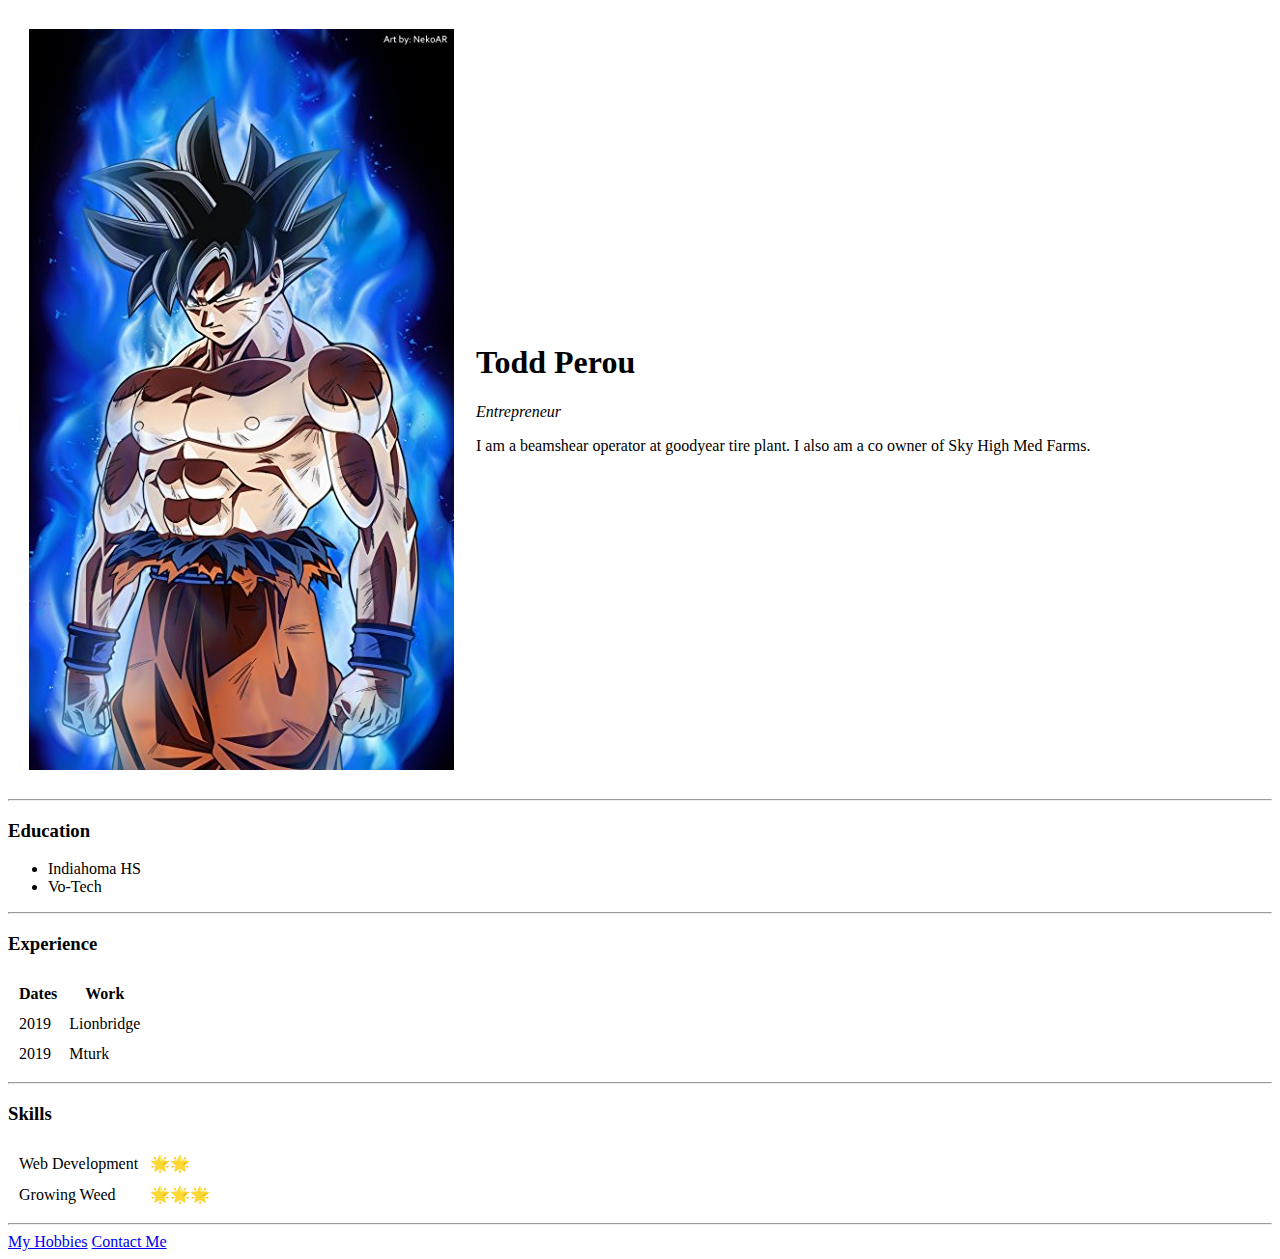
==== index.html @ 6d2397c8 "Add files via upload" ====
<html>

<head>
  <meta charset="UTF-8">
  <meta name="viewport" content="width=device-width, initial-scale=1.0">
  <meta http-equiv="X-UA-Compatible" content="ie=edge">
  <title>Todd Perou</title>
</head>

<body>
  <table cellspacing="20">
    <tr>
      <td><img src="goku-world-of-toons.jpg" alt="Todd"></td>
      <td>  <h1>Todd Perou</h1>
        <p><em>Entrepreneur</em></p>
        <p>I am a beamshear operator at goodyear tire plant. I also am a co owner of Sky High Med Farms.</p></td>
    </tr>
  </table>


  <hr>
  <h3>Education</h3>
  <ul>
    <li>Indiahoma HS</li>
    <li>Vo-Tech</li>
  </ul>
  <hr>
  <h3>Experience</h3>
  <table cellspacing="10">
    <thead>
      <tr>
        <th>Dates</th>
        <th>Work</th>
      </tr>
    </thead>
    <tr>
      <td>2019</td>
      <td>Lionbridge </td>
    </tr>
    <tr>
      <td>2019</td>
      <td>Mturk</td>
    </tr>
  </table>
  <hr>
  <h3>Skills</h3>

<table cellspacing="10">
  <tr>
      <td>Web Development</td>
      <td>🌟🌟</td>
    </tr>
    <tr>
      <td>Growing Weed</td>
      <td>🌟🌟🌟</td>
    </tr>
  </table>



  <hr>
<a href="hobbies.html">My Hobbies</a>
<a href="contactme.html">Contact Me</a>
</body>


</html>
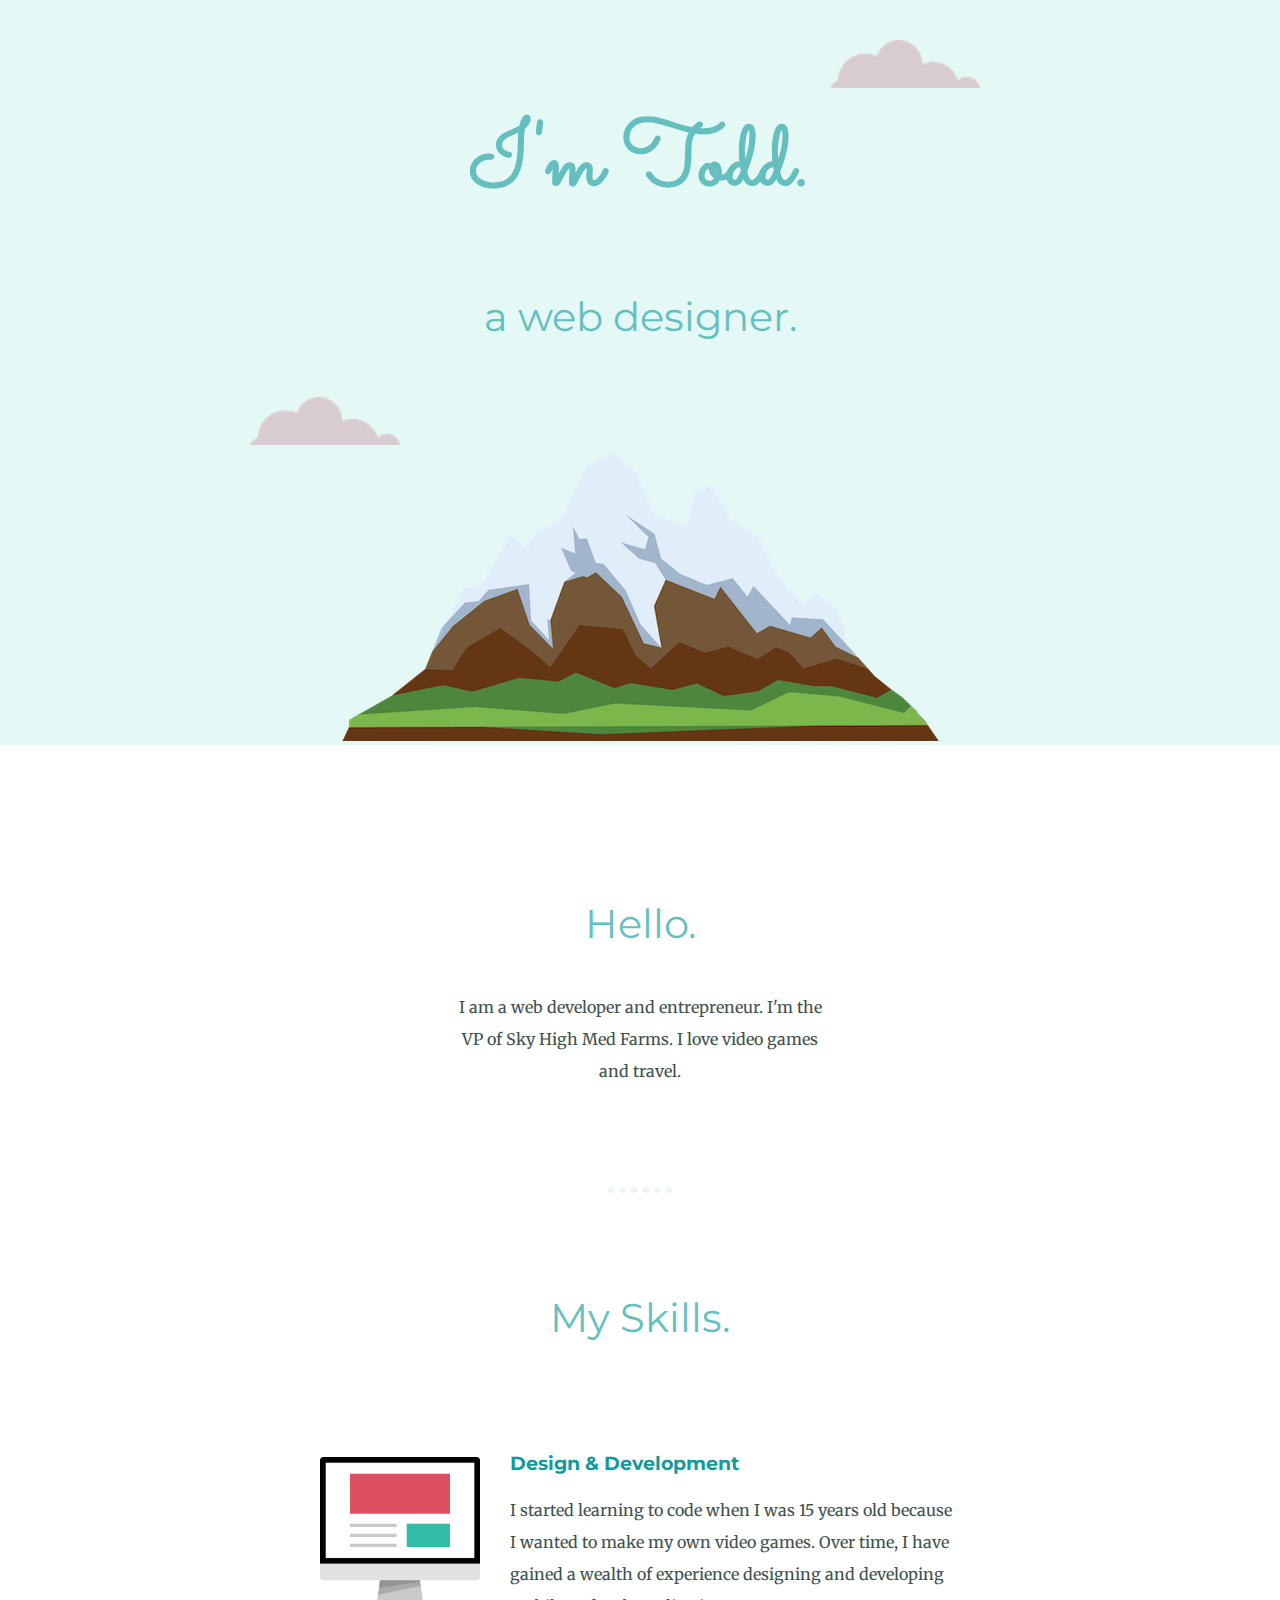
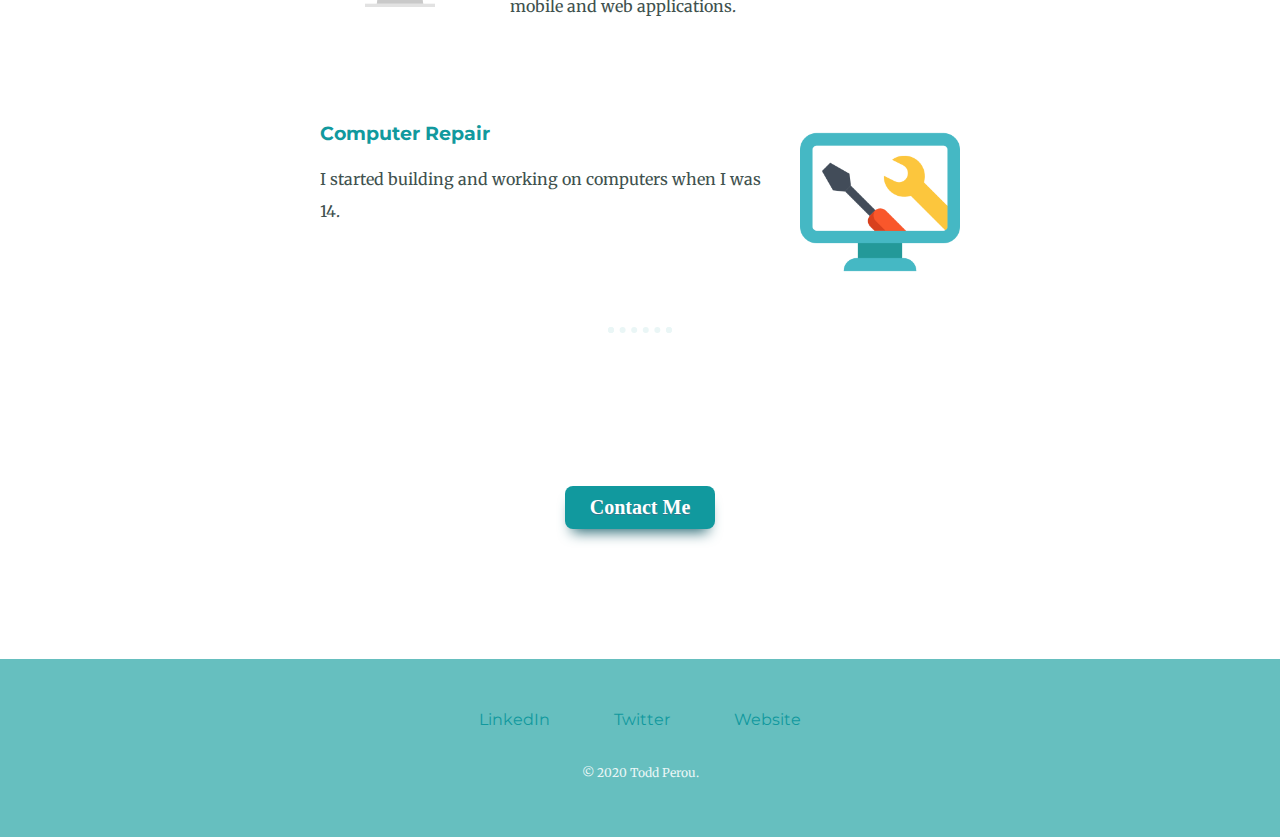
==== commit 9ad9004d: "Add files via upload" ====
--- a/index.html
+++ b/index.html
@@ -1,67 +1,59 @@
-<html>
+<!DOCTYPE html>
+<html lang="en" dir="ltr">
+  <head>
+    <meta charset="utf-8">
+    <title>Todd Perou</title>
+    <link rel="stylesheet" href="css/styles.css">
+    <link rel="icon" href="favicon.ico">
+    <link href="https://fonts.googleapis.com/css?family=Merriweather|Montserrat|Sacramento&display=swap" rel="stylesheet">
 
-<head>
-  <meta charset="UTF-8">
-  <meta name="viewport" content="width=device-width, initial-scale=1.0">
-  <meta http-equiv="X-UA-Compatible" content="ie=edge">
-  <title>Todd Perou</title>
-</head>
+  </head>
+  <body>
+    <div class="top">
+      <img class="top-cloud" src="images/cloud.png" alt="cloud">
+<h1>I'm Todd.</h1>
+<h2>a web designer.</h2>
+<img class="bottom-cloud" src="images/cloud.png" alt="cloud">
+<img src="images/mountain.png" alt="mountain">
+  </div>
+  <div class="middle-container">
+    <div class="profile">
+      <img src="" alt="">
+      <h2>Hello.</h2>
+      <p class="intro">I am a web developer and entrepreneur. I'm the VP of Sky High Med Farms. I love video games and travel.</p>
+    </div>
+    <hr>
+    <div class="skills">
+      <h2>My Skills.</h2>
+      <div class="skill-row">
+        <img class="computer" src="images/monitor512.png" alt="">
+        <h3>Design & Development</h3>
+        <p>I started learning to code when I was 15 years old because I wanted to make my own video games. Over time, I have gained a wealth of experience designing and developing mobile and web applications.</p>
+      </div>
+      <div class="skill-row">
+        <img class="tools" src="images/tools512.png" alt="">
+        <h3>Computer Repair</h3>
+        <p>I started building and working on computers when I was 14.</p>
+      </div>
+    </div>
+    <hr>
+    <div class="contact-me">
+      <h2></h2>
+      <h3></h3>
+      <p></p>
+      <a href="mailto:toddcomod@gmail.com" class="myButton">Contact Me</a>
+      <br>
 
-<body>
-  <table cellspacing="20">
-    <tr>
-      <td><img src="goku-world-of-toons.jpg" alt="Todd"></td>
-      <td>  <h1>Todd Perou</h1>
-        <p><em>Entrepreneur</em></p>
-        <p>I am a beamshear operator at goodyear tire plant. I also am a co owner of Sky High Med Farms.</p></td>
-    </tr>
-  </table>
+    </div>
+  </div>
 
 
-  <hr>
-  <h3>Education</h3>
-  <ul>
-    <li>Indiahoma HS</li>
-    <li>Vo-Tech</li>
-  </ul>
-  <hr>
-  <h3>Experience</h3>
-  <table cellspacing="10">
-    <thead>
-      <tr>
-        <th>Dates</th>
-        <th>Work</th>
-      </tr>
-    </thead>
-    <tr>
-      <td>2019</td>
-      <td>Lionbridge </td>
-    </tr>
-    <tr>
-      <td>2019</td>
-      <td>Mturk</td>
-    </tr>
-  </table>
-  <hr>
-  <h3>Skills</h3>
+  <div class="bottom-container">
+    <a class="footer-link" href="https://www.linkedin.com/">LinkedIn</a>
+    <a class="footer-link" href="https://twitter.com/">Twitter</a>
+    <a class="footer-link" href="https://www.appbrewery.co/">Website</a>
+    <p class="footertext">© 2020 Todd Perou.</p>
+  </div>
 
-<table cellspacing="10">
-  <tr>
-      <td>Web Development</td>
-      <td>🌟🌟</td>
-    </tr>
-    <tr>
-      <td>Growing Weed</td>
-      <td>🌟🌟🌟</td>
-    </tr>
-  </table>
-
-
-
-  <hr>
-<a href="hobbies.html">My Hobbies</a>
-<a href="contactme.html">Contact Me</a>
-</body>
-
-
+  </body>
 </html>
--- a/css/styles.css
+++ b/css/styles.css
@@ -0,0 +1,122 @@
+body {
+  margin: 0;
+  text-align: center;
+  font-family: 'Merriweather', serif;
+  color: #40514E;
+}
+
+h1 {
+  margin-top: 0;
+  font-family: 'Sacramento', cursive;
+  color: #66BFBF;
+  font-size: 5.625rem;
+
+}
+h2 {
+  font-family: 'Montserrat', sans-serif;
+  color: #66BFBF;
+  font-size: 2.5rem;
+  font-weight: normal;
+  padding-bottom: 10px;
+}
+h3 {
+  font-family: 'Montserrat', sans-serif;
+  color: #11999E;
+}
+a {
+  color: #11999E;
+  font-family: 'Montserrat', sans-serif;
+  margin: 10px 20px;
+  text-decoration: none;
+}
+a:hover {
+  color: #EAF6F6;
+}
+hr {
+border: dotted #EAF6F6 6px;
+border-bottom: none;
+width: 4%;
+margin: 100px auto;
+}
+p {
+    line-height: 2;
+  }
+.middle-container {
+  margin: 100px 0;
+}
+.top {
+  background-color: #E4F9F5;
+  position: relative;
+  padding-top: 100px;
+  }
+
+.bottom-container {
+background-color: #66BFBF;
+margin: 0;
+padding: 50px 0 20px;
+}
+.bottom-cloud {
+  position: absolute;
+  left: 250px;
+  bottom: 300px;
+}
+.intro {
+  width: 30%;
+  margin: auto;
+  }
+.top-cloud {
+  position: absolute;
+  right: 300px;
+  top: 40px;
+}
+.computer {
+width: 25%;
+float: left;
+margin-right: 30px;
+}
+.tools {
+width: 25%;
+float: right;
+margin-left: 30px;
+}
+.skill-row {
+  width: 50%;
+  margin: 100px auto;
+  text-align: left;
+
+}
+.myButton {
+	box-shadow: 0px 10px 14px -7px #276873;
+	background:linear-gradient(to bottom, #11999e 5%, #11999e 100%);
+	background-color:#11999e;
+	border-radius:8px;
+	display:inline-block;
+	cursor:pointer;
+	color:#ffffff;
+	font-family:Verdana;
+	font-size:20px;
+	font-weight:bold;
+	padding:10px 25px;
+	text-decoration:none;
+	text-shadow:0px 1px 0px #3d768a;
+}
+.myButton:hover {
+	background:linear-gradient(to bottom, #11999e 5%, #11999e 100%);
+	background-color:#11999e;
+}
+.myButton:active {
+	position:relative;
+	top:1px;
+}
+.footer-link {
+  color: #11999E;
+  padding: 10px;
+}
+.footertext {
+  color: #EAF6F6;
+  font-size: .75rem;
+  padding: 20px 0;
+}
+.contact-me {
+  padding-bottom: 20px;
+}
